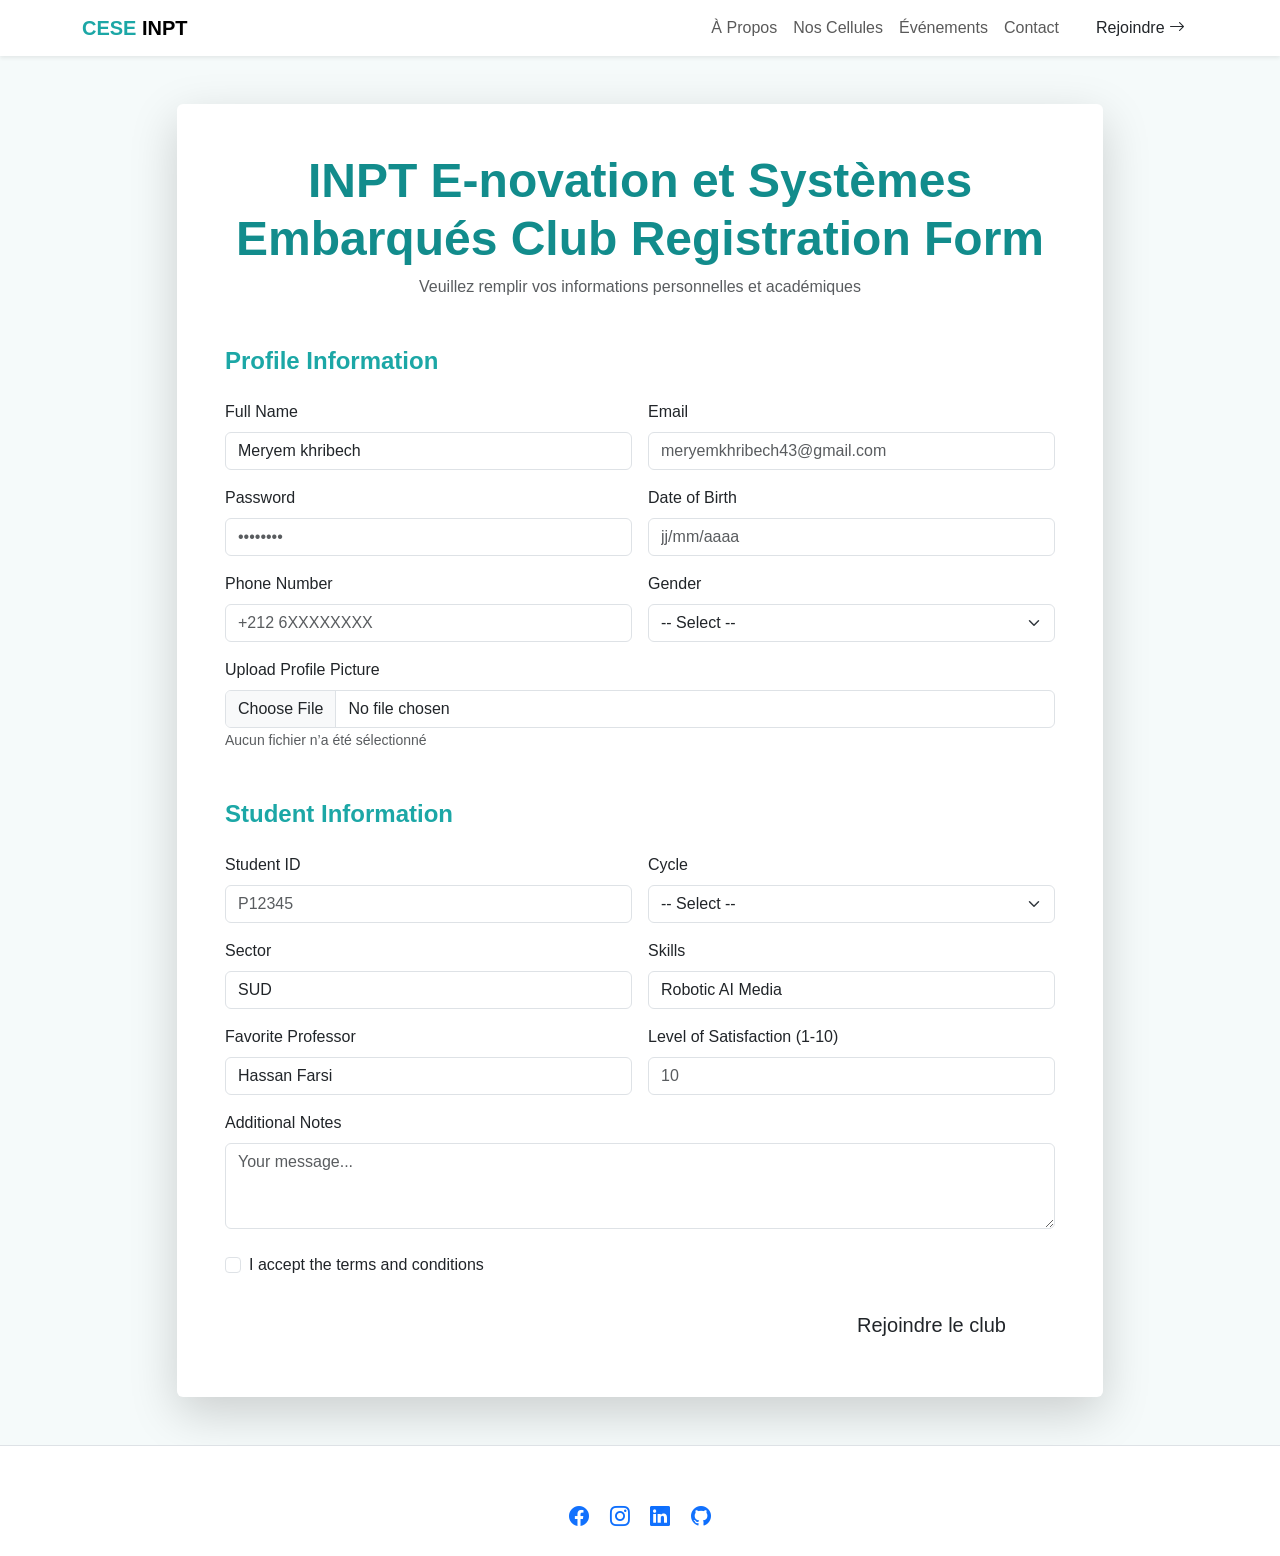
==== join.html @ b7c5785c "First upload" ====
<!DOCTYPE html>
<html lang="fr">
<head>
  <meta charset="UTF-8">
  <meta name="viewport" content="width=device-width, initial-scale=1.0">
  <title>Inscription - CESE Club</title>
  <!-- Bootstrap CSS -->
  <link href="https://cdn.jsdelivr.net/npm/bootstrap@5.3.2/dist/css/bootstrap.min.css" rel="stylesheet">
  <!-- Bootstrap Icons -->
  <link rel="stylesheet" href="https://cdn.jsdelivr.net/npm/bootstrap-icons@1.11.3/font/bootstrap-icons.min.css">
  <!-- Custom CSS -->
  <link rel="stylesheet" href="style.css">
</head>
<body>

  <!-- Navbar identique à index.html -->
  <nav class="navbar navbar-expand-lg navbar-light bg-white shadow-sm sticky-top">
    <div class="container">
      <a class="navbar-brand fw-bold" href="index.html">
        <span style="color: #1CA7A6;">CESE</span> INPT
      </a>
      <button class="navbar-toggler" type="button" data-bs-toggle="collapse" data-bs-target="#navbarNav" aria-controls="navbarNav" aria-expanded="false" aria-label="Toggle navigation">
        <span class="navbar-toggler-icon"></span>
      </button>
      <div class="collapse navbar-collapse" id="navbarNav">
        <ul class="navbar-nav ms-auto align-items-lg-center">
          <li class="nav-item"><a class="nav-link" href="index.html#apropos">À Propos</a></li>
          <li class="nav-item"><a class="nav-link" href="index.html#cellules">Nos Cellules</a></li>
          <li class="nav-item"><a class="nav-link" href="index.html#evenements">Événements</a></li>
          <li class="nav-item"><a class="nav-link" href="index.html#contact">Contact</a></li>
          <li class="nav-item ms-lg-3 mt-2 mt-lg-0">
            <a class="btn btn-turquoise" href="join.html">Rejoindre <i class="bi bi-arrow-right"></i></a>
          </li>
        </ul>
      </div>
    </div>
  </nav>

  <!-- Formulaire d'inscription (identique au précédent) -->
  <section class="py-5">
    <div class="container">
      <div class="row justify-content-center">
        <div class="col-lg-10">
          <div class="card border-0 shadow-lg p-4 p-md-5">
            <h1 class="display-5 fw-bold text-center mb-2" style="color: #128C8C;">INPT  E-novation et Systèmes Embarqués  Club Registration Form</h1>
            <p class="text-center text-muted mb-5">Veuillez remplir vos informations personnelles et académiques</p>

            <form>
              <!-- Profile Information -->
              <h4 class="fw-bold mb-4" style="color: #1CA7A6;">Profile Information</h4>
              <div class="row g-3 mb-4">
                <div class="col-md-6">
                  <label class="form-label">Full Name</label>
                  <input type="text" class="form-control" placeholder="Meryem khribech" value="Meryem khribech">
                </div>
                <div class="col-md-6">
                  <label class="form-label">Email</label>
                  <input type="email" class="form-control" placeholder="meryemkhribech43@gmail.com">
                </div>
                <div class="col-md-6">
                  <label class="form-label">Password</label>
                  <input type="password" class="form-control" placeholder="••••••••">
                </div>
                <div class="col-md-6">
                  <label class="form-label">Date of Birth</label>
                  <input type="text" class="form-control" placeholder="jj/mm/aaaa">
                </div>
                <div class="col-md-6">
                  <label class="form-label">Phone Number</label>
                  <input type="tel" class="form-control" placeholder="+212 6XXXXXXXX">
                </div>
                <div class="col-md-6">
                  <label class="form-label">Gender</label>
                  <select class="form-select">
                    <option selected>-- Select --</option>
                    <option>Homme</option>
                    <option>Femme</option>
                    <option>Autre</option>
                  </select>
                </div>
                <div class="col-12">
                  <label class="form-label">Upload Profile Picture</label>
                  <input type="file" class="form-control" accept="image/*">
                  <small class="text-muted">Aucun fichier n’a été sélectionné</small>
                </div>
              </div>

              <!-- Student Information -->
              <h4 class="fw-bold mb-4 mt-5" style="color: #1CA7A6;">Student Information</h4>
              <div class="row g-3 mb-4">
                <div class="col-md-6">
                  <label class="form-label">Student ID</label>
                  <input type="text" class="form-control" placeholder="P12345">
                </div>
                <div class="col-md-6">
                  <label class="form-label">Cycle</label>
                  <select class="form-select">
                    <option selected>-- Select --</option>
                    <option>Ingénieur</option>
                    <option>Master</option>
                    <option>Doctorat</option>
                  </select>
                </div>
                <div class="col-md-6">
                  <label class="form-label">Sector</label>
                  <input type="text" class="form-control" placeholder="SUD" value="SUD">
                </div>
                <div class="col-md-6">
                  <label class="form-label">Skills</label>
                  <input type="text" class="form-control" placeholder="Robotic, AI, Media, ..." value="Robotic AI Media">
                </div>
                <div class="col-md-6">
                  <label class="form-label">Favorite Professor</label>
                  <input type="text" class="form-control" placeholder="Hassan Farsi" value="Hassan Farsi">
                </div>
                <div class="col-md-6">
                  <label class="form-label">Level of Satisfaction (1-10)</label>
                  <input type="number" class="form-control" min="1" max="10" placeholder="10">
                </div>
                <div class="col-12">
                  <label class="form-label">Additional Notes</label>
                  <textarea class="form-control" rows="3" placeholder="Your message..."></textarea>
                </div>
              </div>

              <!-- Conditions -->
              <div class="form-check mb-4">
                <input class="form-check-input" type="checkbox" id="termsCheck">
                <label class="form-check-label" for="termsCheck">
                  I accept the terms and conditions
                </label>
              </div>

              <!-- Bouton de soumission -->
              <div class="d-grid gap-2 d-md-flex justify-content-md-end">
                <button type="submit" class="btn btn-turquoise btn-lg px-5">Rejoindre le club</button>
              </div>
            </form>
          </div>
        </div>
      </div>
    </div>
  </section>

  <!-- Footer identique -->
  <footer class="bg-white py-4 border-top">
    <div class="container text-center">
      <p class="mb-2">&copy; 2026 INPT - All rights reserved</p>
      <div class="social-links">
        <a href="#" class="text-turquoise me-3"><i class="bi bi-facebook fs-5"></i></a>
        <a href="#" class="text-turquoise me-3"><i class="bi bi-instagram fs-5"></i></a>
        <a href="#" class="text-turquoise me-3"><i class="bi bi-linkedin fs-5"></i></a>
        <a href="#" class="text-turquoise"><i class="bi bi-github fs-5"></i></a>
      </div>
    </div>
  </footer>

  <!-- Bootstrap JS -->
  <script src="https://cdn.jsdelivr.net/npm/bootstrap@5.3.2/dist/js/bootstrap.bundle.min.js"></script>
  <!-- Custom JS -->
  <script src="script.js"></script>
</body>
</html>
---- style.css ----
:root {
  --teal:      #2a8080;
  --teal-d:    #1d6363;
  --teal-l:    #3aa0a0;
  --teal-xl:   #60c0c0;
  --teal-p:    #b8e8e8;
  --teal-pp:   #e0f7f7;
  --bg:        #f5fafa;
  --bg2:       #edf7f7;
  --white:     #ffffff;
  --ink:       #0d2626;
  --ink2:      #1a4040;
  --muted:     #5a8888;
  --muted2:    #3d6868;
  --ai-c:      #2a8080;
  --rob-c:     #1d9e9e;
  --med-c:     #0e6b6b;
  --shadow:    0 4px 24px rgba(42,128,128,0.12);
  --shadow-h:  0 12px 48px rgba(42,128,128,0.22);
  --shadow-xl: 0 24px 80px rgba(42,128,128,0.18);
  --fh: 'Exo 2', sans-serif;
  --fb: 'Nunito', sans-serif;
  --fm: 'Fira Code', monospace;
  --r:  12px;
  --e:  0.3s cubic-bezier(.4,0,.2,1);
}

/* ── RESET ── */
*{box-sizing:border-box;margin:0;padding:0}
html{scroll-behavior:smooth}
body{background:var(--bg);color:var(--ink);font-family:var(--fb);overflow-x:hidden;cursor:none}
::selection{background:var(--teal-p);color:var(--teal-d)}
::-webkit-scrollbar{width:4px}
::-webkit-scrollbar-track{background:var(--bg)}
::-webkit-scrollbar-thumb{background:var(--teal);border-radius:4px}

/* ── CUSTOM CURSOR ── */
#cur{position:fixed;width:12px;height:12px;background:var(--teal);border-radius:50%;transform:translate(-50%,-50%);pointer-events:none;z-index:9999;transition:transform .12s,background .2s;box-shadow:0 0 0 3px rgba(42,128,128,0.2)}
#cur-r{position:fixed;width:36px;height:36px;border:2px solid var(--teal-p);border-radius:50%;transform:translate(-50%,-50%);pointer-events:none;z-index:9998;transition:all .18s ease}
@media(max-width:768px){body{cursor:auto}#cur,#cur-r{display:none}}

/* ── BLOBS ── */
.blob{position:fixed;border-radius:50%;filter:blur(80px);pointer-events:none;z-index:0;animation:blobFloat ease-in-out infinite}
.b1{width:500px;height:500px;background:var(--teal-pp);top:-150px;right:-100px;opacity:.7;animation-duration:16s}
.b2{width:400px;height:400px;background:#d4f0f0;bottom:-100px;left:-100px;opacity:.6;animation-duration:20s;animation-delay:-7s}
.b3{width:300px;height:300px;background:var(--teal-pp);top:40%;left:30%;opacity:.4;animation-duration:24s;animation-delay:-12s}
@keyframes blobFloat{0%,100%{transform:scale(1) translateY(0)}50%{transform:scale(1.08) translateY(-20px)}}

/* ── NAVBAR ── */
#nav{position:fixed;top:0;width:100%;z-index:1000;padding:.9rem 0;transition:var(--e);background:rgba(245,250,250,0.7);backdrop-filter:blur(20px);-webkit-backdrop-filter:blur(20px);border-bottom:1px solid rgba(42,128,128,0.1)}
#nav.scrolled{padding:.5rem 0;background:rgba(255,255,255,0.92);border-bottom-color:rgba(42,128,128,0.18);box-shadow:0 4px 30px rgba(42,128,128,0.08)}
.n-brand{font-family:var(--fh);font-size:1.75rem;font-weight:800;letter-spacing:4px;color:var(--ink);text-decoration:none;display:flex;align-items:center;gap:10px}
.n-brand .nav-logo{width:36px;height:36px;object-fit:contain;transition:var(--e)}
.n-brand:hover .nav-logo{transform:rotate(-8deg) scale(1.15)}
.n-link{font-family:var(--fm);font-size:.65rem;letter-spacing:1.5px;text-transform:uppercase;color:var(--muted);transition:var(--e);padding:.45rem .9rem;border-radius:8px;text-decoration:none}
.n-link:hover,.n-link.active{color:var(--teal);background:var(--teal-pp)}
.nav-cta{background:var(--teal);color:#fff!important;border-radius:100px;padding:.5rem 1.25rem!important;box-shadow:0 4px 16px rgba(42,128,128,0.3)}
.nav-cta:hover{background:var(--teal-d)!important;transform:translateY(-1px);box-shadow:0 6px 20px rgba(42,128,128,0.4)}
.navbar-toggler{border:1.5px solid rgba(42,128,128,0.3);border-radius:8px;padding:.4rem .6rem;background:transparent}
.nb-icon{display:block;width:22px;height:2px;background:var(--teal);border-radius:2px;margin:5px 0;transition:var(--e)}

/* ── HERO ── */
#hero{min-height:100vh;display:flex;align-items:center;padding:120px 0 80px;position:relative;z-index:1;overflow:hidden}
.hero-dots{position:absolute;inset:0;pointer-events:none;overflow:hidden}
.hero-dots::before{content:'';position:absolute;inset:0;background-image:radial-gradient(circle,rgba(42,128,128,0.12) 1.5px,transparent 1.5px);background-size:30px 30px;animation:dotsMove 15s linear infinite}
@keyframes dotsMove{0%{transform:translateY(0)}100%{transform:translateY(-30px)}}
#hero::before{content:'';position:absolute;top:-10%;right:-5%;width:55%;height:130%;background:linear-gradient(135deg,var(--teal-pp) 0%,var(--teal-p) 60%,transparent 100%);border-radius:0 0 0 60%;z-index:0;animation:stripPulse 6s ease-in-out infinite}
@keyframes stripPulse{0%,100%{opacity:.6;transform:scale(1)}50%{opacity:.85;transform:scale(1.01)}}

/* Hero background logo watermark */
.hero-bg-logo{position:absolute;right:-60px;top:50%;transform:translateY(-50%);width:600px;height:600px;object-fit:contain;opacity:0.06;pointer-events:none;z-index:0;animation:logoBgFloat 8s ease-in-out infinite}
@keyframes logoBgFloat{0%,100%{transform:translateY(-50%) scale(1)}50%{transform:translateY(-52%) scale(1.03)}}

.hero-content{position:relative;z-index:2}
.h-eyebrow{display:inline-flex;align-items:center;gap:8px;background:var(--white);border:1.5px solid var(--teal-p);border-radius:100px;padding:6px 16px;font-family:var(--fm);font-size:.62rem;letter-spacing:2px;color:var(--muted);margin-bottom:1.75rem;animation:popIn .6s .1s ease both;box-shadow:var(--shadow)}
.ey-dot{width:8px;height:8px;border-radius:50%;background:var(--teal);animation:ping 2s ease infinite}
@keyframes ping{0%{box-shadow:0 0 0 0 rgba(42,128,128,.5)}70%{box-shadow:0 0 0 8px transparent}100%{box-shadow:0 0 0 0 transparent}}
.h1{font-family:var(--fh);font-weight:900;line-height:.95;letter-spacing:-1px;margin-bottom:1.5rem}
.h1 .line-sm{display:block;font-size:clamp(1rem,3vw,1.5rem);font-weight:600;letter-spacing:6px;color:var(--muted);text-transform:uppercase;animation:slideR .7s .2s ease both}
.h1 .line-xl{display:block;font-size:clamp(3.5rem,9vw,8rem);color:var(--teal);animation:slideR .7s .35s ease both;text-shadow:0 4px 30px rgba(42,128,128,0.2)}
.h1 .line-md{display:block;font-size:clamp(1.6rem,4vw,3.2rem);color:var(--ink);animation:slideR .7s .5s ease both}
.h1 .line-out{display:block;font-size:clamp(1.6rem,4vw,3.2rem);-webkit-text-stroke:2px var(--teal-l);color:transparent;animation:slideR .7s .65s ease both}
.h-tag{font-family:var(--fm);font-size:.88rem;color:var(--muted2);margin-bottom:2rem;animation:slideR .7s .8s ease both;padding:12px 20px;background:var(--white);border-left:4px solid var(--teal);border-radius:0 var(--r) var(--r) 0;display:inline-block;box-shadow:var(--shadow)}
.h-pills{display:flex;gap:.6rem;flex-wrap:wrap;margin-bottom:2.25rem;animation:slideR .7s .95s ease both}
.pill{display:inline-flex;align-items:center;gap:6px;padding:8px 18px;border-radius:100px;font-family:var(--fm);font-size:.62rem;letter-spacing:1.5px;font-weight:500;border:1.5px solid;transition:var(--e);cursor:default}
.p-ai{background:var(--white);color:var(--teal);border-color:var(--teal-p);box-shadow:var(--shadow)}.p-ai:hover{background:var(--teal);color:#fff;border-color:var(--teal);transform:translateY(-2px);box-shadow:var(--shadow-h)}
.p-rob{background:var(--white);color:var(--teal-l);border-color:var(--teal-p);box-shadow:var(--shadow)}.p-rob:hover{background:var(--teal-l);color:#fff;transform:translateY(-2px);box-shadow:var(--shadow-h)}
.p-med{background:var(--white);color:var(--med-c);border-color:var(--teal-p);box-shadow:var(--shadow)}.p-med:hover{background:var(--med-c);color:#fff;transform:translateY(-2px);box-shadow:var(--shadow-h)}
.h-btns{display:flex;gap:1rem;flex-wrap:wrap;animation:slideR .7s 1.1s ease both}
.bt{display:inline-flex;align-items:center;gap:8px;padding:14px 30px;border-radius:100px;font-family:var(--fh);font-weight:700;font-size:.9rem;letter-spacing:1px;text-decoration:none;transition:var(--e);cursor:none;border:none}
.bt-main{background:var(--teal);color:#fff;box-shadow:0 6px 28px rgba(42,128,128,0.35),0 2px 8px rgba(42,128,128,0.2)}
.bt-main:hover{background:var(--teal-d);transform:translateY(-3px);box-shadow:0 12px 40px rgba(42,128,128,0.45);color:#fff}
.bt-main .bt-icon{width:28px;height:28px;background:rgba(255,255,255,0.2);border-radius:50%;display:flex;align-items:center;justify-content:center;font-size:.75rem;transition:transform .3s}
.bt-main:hover .bt-icon{transform:translateX(3px)}
.bt-sec{background:var(--white);color:var(--teal);border:2px solid var(--teal-p);box-shadow:var(--shadow)}
.bt-sec:hover{border-color:var(--teal);background:var(--teal-pp);transform:translateY(-3px);box-shadow:var(--shadow-h);color:var(--teal)}
.h-stats{display:flex;gap:0;margin-top:3rem;animation:slideR .7s 1.3s ease both;background:var(--white);border-radius:var(--r);padding:1.25rem;box-shadow:var(--shadow);border:1px solid rgba(42,128,128,0.1)}
.hstat{flex:1;text-align:center;padding:0 1rem;border-right:1px solid var(--teal-pp);display:flex;flex-direction:column;gap:.2rem}
.hstat:last-child{border-right:none}
.hstat-n{font-family:var(--fh);font-size:2rem;font-weight:900;color:var(--teal);line-height:1}
.hstat-l{font-family:var(--fm);font-size:.55rem;letter-spacing:2px;color:var(--muted);text-transform:uppercase}
.h-vis{position:relative;height:420px;animation:popIn 1s .4s ease both}
.hv-card{position:absolute;background:var(--white);border-radius:20px;padding:1.5rem;box-shadow:var(--shadow-xl);border:1px solid rgba(42,128,128,0.1);animation:cardFloat ease-in-out infinite}
.hv-c1{width:220px;top:20px;right:0;animation-duration:5s}
.hv-c2{width:200px;top:170px;right:50px;animation-duration:7s;animation-delay:-2s}
.hv-c3{width:190px;bottom:10px;right:20px;animation-duration:6s;animation-delay:-4s}
@keyframes cardFloat{0%,100%{transform:translateY(0) rotate(0deg)}50%{transform:translateY(-10px) rotate(.5deg)}}
.hvc-ico{width:44px;height:44px;border-radius:12px;display:flex;align-items:center;justify-content:center;font-size:1.2rem;margin-bottom:.75rem}
.ico-ai{background:linear-gradient(135deg,var(--teal-pp),var(--teal-p));color:var(--teal)}
.ico-rob{background:linear-gradient(135deg,#d4f0f0,var(--teal-p));color:var(--teal-l)}
.ico-med{background:linear-gradient(135deg,#c8e8e8,#a0d0d0);color:var(--med-c)}
.hvc-tag{font-family:var(--fm);font-size:.55rem;letter-spacing:2px;color:var(--muted);text-transform:uppercase;margin-bottom:.25rem}
.hvc-val{font-family:var(--fh);font-size:1.8rem;font-weight:900;color:var(--ink);line-height:1}
.hvc-sub{font-size:.72rem;color:var(--muted);margin-top:.2rem}
.hvc-bar{height:3px;background:var(--teal-pp);border-radius:2px;margin-top:.75rem;overflow:hidden}
.hvc-bar-fill{height:100%;border-radius:2px;background:linear-gradient(90deg,var(--teal),var(--teal-xl));animation:barPulse 2s ease-in-out infinite}
@keyframes barPulse{0%,100%{width:60%}50%{width:90%}}

/* ── SECTIONS ── */
section{position:relative;z-index:1}
.sp{padding:100px 0}
.sbg{background:var(--bg2)}
.sbg2{background:var(--white)}
.stag{font-family:var(--fm);font-size:.6rem;letter-spacing:3px;text-transform:uppercase;color:var(--teal);display:inline-flex;align-items:center;gap:8px;margin-bottom:.75rem}
.stag::before{content:'//';font-weight:700}
.shead{font-family:var(--fh);font-size:clamp(2.2rem,5.5vw,4.5rem);font-weight:900;line-height:.95;letter-spacing:-1px;color:var(--ink)}
.shead .hi{color:var(--teal)}
@keyframes slideR{from{opacity:0;transform:translateX(-24px)}to{opacity:1;transform:translateX(0)}}
@keyframes popIn{from{opacity:0;transform:scale(.9)}to{opacity:1;transform:scale(1)}}

/* ── ABOUT ── */
.about-grid{display:grid;grid-template-columns:1fr 1fr;gap:5rem;align-items:center}
@media(max-width:900px){.about-grid{grid-template-columns:1fr}}
.about-txt p{font-size:1rem;color:var(--muted2);line-height:1.85;margin-bottom:1rem}
.about-txt p:first-of-type{font-size:1.1rem;color:var(--ink2);font-weight:600}
.about-feats{display:flex;flex-direction:column;gap:.75rem;margin-top:2rem}
.feat{display:flex;align-items:center;gap:1rem;padding:1rem 1.25rem;background:var(--white);border-radius:var(--r);border:1px solid rgba(42,128,128,0.1);box-shadow:var(--shadow);transition:var(--e)}
.feat:hover{transform:translateX(6px);border-color:var(--teal-p);box-shadow:var(--shadow-h)}
.feat-ico{width:40px;height:40px;background:var(--teal-pp);border-radius:10px;display:flex;align-items:center;justify-content:center;color:var(--teal);font-size:1rem;flex-shrink:0}
.feat-txt h5{font-family:var(--fh);font-size:.85rem;font-weight:700;color:var(--ink);margin-bottom:2px}
.feat-txt p{font-size:.8rem;color:var(--muted);margin:0}
.astat-row{display:grid;grid-template-columns:repeat(3,1fr);gap:1rem;margin-top:2.5rem}
.astat{background:var(--white);border-radius:var(--r);padding:1.25rem;text-align:center;border:1px solid rgba(42,128,128,0.1);box-shadow:var(--shadow);transition:var(--e);position:relative;overflow:hidden}
.astat::before{content:'';position:absolute;bottom:0;left:0;right:0;height:3px;background:linear-gradient(90deg,var(--teal),var(--teal-xl))}
.astat:hover{transform:translateY(-4px);box-shadow:var(--shadow-h)}
.astat-n{font-family:var(--fh);font-size:2.8rem;font-weight:900;color:var(--teal);line-height:1}
.astat-l{font-family:var(--fm);font-size:.55rem;letter-spacing:2px;color:var(--muted);text-transform:uppercase;margin-top:.3rem}
.vgrid{display:grid;grid-template-columns:repeat(3,1fr);gap:.85rem}
.vgi{aspect-ratio:1;border-radius:16px;background:var(--white);border:1.5px solid rgba(42,128,128,0.1);display:flex;flex-direction:column;align-items:center;justify-content:center;gap:.4rem;font-size:1.5rem;transition:var(--e);box-shadow:var(--shadow)}
.vgi:hover{transform:scale(1.06) rotate(1deg);box-shadow:var(--shadow-h)}
.vgi span{font-family:var(--fm);font-size:.5rem;letter-spacing:2px;color:var(--muted);text-transform:uppercase}
.vgi-ai{border-color:var(--teal-p);background:var(--teal-pp);color:var(--teal)}
.vgi-rob{border-color:#b8e8e8;background:#d4f0f0;color:var(--teal-l)}
.vgi-med{border-color:#a8d8d8;background:#c4e8e8;color:var(--med-c)}
.vgi-star{background:var(--teal);border-color:var(--teal);color:#fff;box-shadow:0 8px 24px rgba(42,128,128,0.35)}

/* ── CELLULES ── */
.cell3{display:grid;grid-template-columns:repeat(3,1fr);gap:1.5rem}
@media(max-width:992px){.cell3{grid-template-columns:1fr}}
.cell{background:var(--white);border-radius:24px;padding:2.25rem;border:1.5px solid rgba(42,128,128,0.1);box-shadow:var(--shadow);transition:var(--e);display:flex;flex-direction:column;position:relative;overflow:hidden}
.cell::after{content:'';position:absolute;top:0;left:0;right:0;height:4px;border-radius:24px 24px 0 0}
.c-ai::after{background:linear-gradient(90deg,var(--teal-d),var(--teal-xl))}
.c-rob::after{background:linear-gradient(90deg,var(--teal-l),#88d0d0)}
.c-med::after{background:linear-gradient(90deg,var(--med-c),var(--teal))}
.cell:hover{transform:translateY(-10px);box-shadow:var(--shadow-xl);border-color:var(--teal-p)}
.cell-wm{position:absolute;bottom:-10px;right:10px;font-family:var(--fh);font-size:7rem;font-weight:900;color:rgba(42,128,128,0.05);line-height:1;pointer-events:none;user-select:none}
.cell-ico{width:64px;height:64px;border-radius:18px;display:flex;align-items:center;justify-content:center;font-size:1.6rem;margin-bottom:1.5rem;transition:var(--e)}
.cell:hover .cell-ico{transform:scale(1.1) rotate(-5deg)}
.c-ai .cell-ico{background:linear-gradient(135deg,var(--teal-pp),var(--teal-p));color:var(--teal);box-shadow:0 4px 16px rgba(42,128,128,0.2)}
.c-rob .cell-ico{background:linear-gradient(135deg,#d4f0f0,#a8d8d8);color:var(--teal-l);box-shadow:0 4px 16px rgba(42,128,128,0.15)}
.c-med .cell-ico{background:linear-gradient(135deg,#c4e4e4,#8ec8c8);color:var(--med-c);box-shadow:0 4px 16px rgba(14,107,107,0.2)}
.cell-num{font-family:var(--fm);font-size:.55rem;letter-spacing:3px;color:var(--muted);margin-bottom:.3rem}
.cell-name{font-family:var(--fh);font-size:1.8rem;font-weight:900;letter-spacing:2px;color:var(--ink);line-height:1;margin-bottom:.25rem}
.c-ai .cell-name{color:var(--teal)}
.c-rob .cell-name{color:var(--teal-l)}
.c-med .cell-name{color:var(--med-c)}
.cell-sub{font-family:var(--fm);font-size:.58rem;letter-spacing:2px;color:var(--muted);text-transform:uppercase;margin-bottom:1.25rem}
.cell-desc{font-size:.875rem;color:var(--muted2);line-height:1.8;margin-bottom:1.5rem;flex:1}
.cell-tags{display:flex;flex-wrap:wrap;gap:.4rem;margin-bottom:1.5rem}
.ctag{font-family:var(--fm);font-size:.58rem;padding:4px 10px;border-radius:100px;border:1.5px solid;transition:var(--e)}
.c-ai .ctag{color:var(--teal);border-color:var(--teal-p);background:var(--teal-pp)}.c-ai .ctag:hover{background:var(--teal);color:#fff;border-color:var(--teal)}
.c-rob .ctag{color:var(--teal-l);border-color:#b8e8e8;background:#d4f0f0}.c-rob .ctag:hover{background:var(--teal-l);color:#fff}
.c-med .ctag{color:var(--med-c);border-color:#a8d8d8;background:#c4e4e4}.c-med .ctag:hover{background:var(--med-c);color:#fff}
.cell-bar{height:4px;background:var(--teal-pp);border-radius:4px;overflow:hidden;margin-top:auto}
.cell-bar-fill{height:100%;width:0;border-radius:4px;transition:width 1.5s cubic-bezier(.4,0,.2,1)}
.c-ai .cell-bar-fill{background:linear-gradient(90deg,var(--teal-d),var(--teal-xl))}
.c-rob .cell-bar-fill{background:linear-gradient(90deg,var(--teal-l),#88d0d0)}
.c-med .cell-bar-fill{background:linear-gradient(90deg,var(--med-c),var(--teal))}
.bar-label{display:flex;justify-content:space-between;font-family:var(--fm);font-size:.58rem;color:var(--muted);margin-bottom:6px}

/* ── ACTIVITIES ── */
.act6{display:grid;grid-template-columns:repeat(3,1fr);gap:1.25rem}
@media(max-width:768px){.act6{grid-template-columns:1fr 1fr}}
@media(max-width:480px){.act6{grid-template-columns:1fr}}
.act{background:var(--white);border-radius:var(--r);padding:1.75rem;border:1.5px solid rgba(42,128,128,0.08);box-shadow:var(--shadow);transition:var(--e);position:relative;overflow:hidden;opacity:0;transform:translateY(20px)}
.act.in{opacity:1;transform:translateY(0)}
.act:hover{transform:translateY(-5px);box-shadow:var(--shadow-h);border-color:var(--teal-p)}
.act::before{content:'';position:absolute;top:0;left:0;bottom:0;width:3px;background:linear-gradient(to bottom,var(--teal),var(--teal-xl));border-radius:3px 0 0 3px;transform:scaleY(0);transition:transform .3s ease;transform-origin:bottom}
.act:hover::before{transform:scaleY(1)}
.act-n{font-family:var(--fm);font-size:.52rem;letter-spacing:2px;color:rgba(42,128,128,0.3);margin-bottom:.85rem}
.act-i{width:46px;height:46px;border-radius:12px;background:var(--teal-pp);display:flex;align-items:center;justify-content:center;color:var(--teal);font-size:1.2rem;margin-bottom:.85rem;transition:var(--e)}
.act:hover .act-i{background:var(--teal);color:#fff;transform:rotate(-8deg)}
.act h4{font-family:var(--fh);font-size:.95rem;font-weight:700;color:var(--ink);margin-bottom:.4rem}
.act p{font-size:.8rem;color:var(--muted2);line-height:1.65;margin:0}

/* ── EVENTS ── */
.ev-stack{display:flex;flex-direction:column;gap:1px}
.ev{display:grid;grid-template-columns:100px 1fr auto;gap:1.5rem;align-items:center;padding:1.5rem 1.75rem;background:var(--white);transition:var(--e);border-bottom:1px solid rgba(42,128,128,0.07)}
.ev:first-child{border-radius:var(--r) var(--r) 0 0}
.ev:last-child{border-radius:0 0 var(--r) var(--r);border-bottom:none}
.ev-wrap{border-radius:var(--r);overflow:hidden;box-shadow:var(--shadow);border:1px solid rgba(42,128,128,0.1)}
.ev:hover{background:var(--teal-pp)}
.ev-date{text-align:center;padding:.25rem .5rem;border-radius:10px;background:var(--teal-pp);border:1.5px solid var(--teal-p)}
.ev-d{font-family:var(--fh);font-size:2.2rem;font-weight:900;color:var(--teal);line-height:1}
.ev-m{font-family:var(--fm);font-size:.52rem;letter-spacing:2px;color:var(--muted);text-transform:uppercase}
.ev-title{font-family:var(--fh);font-weight:700;font-size:.95rem;color:var(--ink);margin-bottom:.35rem}
.ev-meta{display:flex;flex-wrap:wrap;gap:.75rem;font-family:var(--fm);font-size:.62rem;color:var(--muted)}
.ev-meta i{margin-right:4px;color:var(--teal)}
.ev-badge{font-family:var(--fm);font-size:.52rem;letter-spacing:2px;text-transform:uppercase;padding:5px 14px;border-radius:100px;white-space:nowrap;font-weight:500}
.ba{background:var(--teal-pp);color:var(--teal);border:1.5px solid var(--teal-p)}
.br{background:#d4f0f0;color:var(--teal-l);border:1.5px solid #b8e8e8}
.bm{background:#c4e4e4;color:var(--med-c);border:1.5px solid #a0d0d0}
.bl{background:var(--bg2);color:var(--muted);border:1.5px solid rgba(42,128,128,0.15)}
@media(max-width:600px){.ev{grid-template-columns:80px 1fr}.ev-badge{display:none}}

/* ── TEAM ── */
.tm4{display:grid;grid-template-columns:repeat(4,1fr);gap:1.5rem}
@media(max-width:900px){.tm4{grid-template-columns:repeat(2,1fr)}}
.tcard{background:var(--white);border-radius:20px;padding:2rem 1.5rem;text-align:center;border:1.5px solid rgba(42,128,128,0.1);box-shadow:var(--shadow);transition:var(--e);position:relative;overflow:hidden}
.tcard::before{content:'';position:absolute;top:0;left:0;right:0;bottom:0;background:linear-gradient(135deg,var(--teal-pp),transparent);opacity:0;transition:opacity .3s}
.tcard:hover::before{opacity:1}
.tcard:hover{transform:translateY(-8px);box-shadow:var(--shadow-xl);border-color:var(--teal-p)}
.tav{position:relative;display:inline-block;margin-bottom:1.25rem}
.tav-in{width:82px;height:82px;border-radius:50%;background:var(--teal-pp);border:2.5px solid var(--teal-p);display:flex;align-items:center;justify-content:center;font-size:2rem;color:var(--teal);margin:0 auto;transition:var(--e)}
.tcard:hover .tav-in{background:var(--teal);color:#fff;border-color:var(--teal)}
.tring{position:absolute;inset:-5px;border-radius:50%;border:2px dashed var(--teal-p);animation:rotateSlow 10s linear infinite;opacity:0;transition:opacity .3s}
.tcard:hover .tring{opacity:1}
@keyframes rotateSlow{from{transform:rotate(0)}to{transform:rotate(360deg)}}
.tname{font-family:var(--fh);font-weight:700;font-size:.95rem;color:var(--ink);margin-bottom:.25rem}
.trole{font-family:var(--fm);font-size:.58rem;letter-spacing:2px;text-transform:uppercase;margin-bottom:1rem}
.tr-dir{color:var(--muted)}.tr-ai{color:var(--teal)}.tr-rob{color:var(--teal-l)}.tr-med{color:var(--med-c)}
.tlinks{display:flex;justify-content:center;gap:.5rem}
.tlinks a{width:30px;height:30px;border-radius:8px;background:var(--teal-pp);border:1.5px solid var(--teal-p);display:flex;align-items:center;justify-content:center;font-size:.75rem;color:var(--teal);text-decoration:none;transition:var(--e)}
.tlinks a:hover{background:var(--teal);color:#fff;border-color:var(--teal)}

/* ── CONTACT ── */
.ct-grid{display:grid;grid-template-columns:1fr 1.5fr;gap:4rem;align-items:start}
@media(max-width:900px){.ct-grid{grid-template-columns:1fr}}
.ct-info p{font-size:1rem;color:var(--muted2);line-height:1.75;margin-bottom:2rem}
.ct-items{display:flex;flex-direction:column;gap:.75rem}
.cti{display:flex;align-items:center;gap:.9rem;padding:.9rem 1.1rem;background:var(--white);border-radius:var(--r);border:1.5px solid rgba(42,128,128,0.1);font-size:.82rem;color:var(--muted2);transition:var(--e);box-shadow:var(--shadow)}
.cti:hover{border-color:var(--teal-p);background:var(--teal-pp);color:var(--ink);transform:translateX(4px)}
.cti i{width:20px;text-align:center;color:var(--teal)}
.cti.ci-ai i{color:var(--teal)}.cti.ci-rob i{color:var(--teal-l)}.cti.ci-med i{color:var(--med-c)}
.ff{margin-bottom:1.1rem}
.ff label{display:block;font-family:var(--fm);font-size:.58rem;letter-spacing:2px;text-transform:uppercase;color:var(--muted);margin-bottom:6px;font-weight:500}
.fi{width:100%;background:var(--white);border:1.5px solid rgba(42,128,128,0.15);border-radius:var(--r);padding:12px 16px;color:var(--ink);font-family:var(--fb);font-size:.9rem;outline:none;transition:var(--e)}
.fi:focus{border-color:var(--teal);box-shadow:0 0 0 4px rgba(42,128,128,0.1);background:var(--white)}
.fi::placeholder{color:rgba(90,136,136,0.5)}
.fi option{color:var(--ink)}
.r2{display:grid;grid-template-columns:1fr 1fr;gap:1rem}
@media(max-width:480px){.r2{grid-template-columns:1fr}}
.btn-send{width:100%;padding:14px;background:var(--teal);color:#fff;border:none;border-radius:var(--r);font-family:var(--fh);font-weight:700;font-size:.95rem;letter-spacing:1px;cursor:none;transition:var(--e);box-shadow:0 6px 24px rgba(42,128,128,0.3);display:flex;align-items:center;justify-content:center;gap:10px}
.btn-send:hover{background:var(--teal-d);transform:translateY(-2px);box-shadow:0 10px 36px rgba(42,128,128,0.4)}
.btn-send .send-ic{width:32px;height:32px;background:rgba(255,255,255,0.2);border-radius:50%;display:flex;align-items:center;justify-content:center;font-size:.8rem;transition:transform .3s}
.btn-send:hover .send-ic{transform:translateX(4px) rotate(15deg)}

/* ── FOOTER ── */
footer{background:var(--ink);color:rgba(255,255,255,0.7);padding:3rem 0 1.5rem;position:relative;z-index:1;overflow:hidden}
footer::before{content:'CESE';position:absolute;font-family:var(--fh);font-size:18rem;font-weight:900;color:rgba(255,255,255,0.02);bottom:-40px;right:-20px;line-height:1;pointer-events:none;user-select:none}
.ft-top{display:flex;justify-content:space-between;align-items:center;flex-wrap:wrap;gap:1.5rem;padding-bottom:2rem;border-bottom:1px solid rgba(255,255,255,0.08);margin-bottom:1.5rem}
.ft-brand{font-family:var(--fh);font-size:2.2rem;font-weight:900;letter-spacing:5px;color:#fff}
.ft-brand span{color:var(--teal-xl)}
.ft-desc{font-family:var(--fm);font-size:.58rem;letter-spacing:2px;color:rgba(255,255,255,0.35);margin-top:.25rem}
.ft-nav{display:flex;flex-wrap:wrap;gap:.5rem 1.5rem}
.ft-nav a{font-family:var(--fm);font-size:.6rem;letter-spacing:2px;text-transform:uppercase;color:rgba(255,255,255,0.45);text-decoration:none;transition:var(--e)}.ft-nav a:hover{color:var(--teal-xl)}
.ft-cells{display:flex;gap:1rem;margin-top:1.5rem}
.ft-cell{display:flex;align-items:center;gap:.5rem;font-family:var(--fm);font-size:.6rem;letter-spacing:1.5px;padding:5px 14px;border-radius:100px;border:1px solid rgba(255,255,255,0.12);color:rgba(255,255,255,0.5);transition:var(--e)}
.ft-cell:hover{border-color:var(--teal-xl);color:var(--teal-xl)}
.ft-copy{font-family:var(--fm);font-size:.6rem;color:rgba(255,255,255,0.25);text-align:center;letter-spacing:1px}

/* ── TOAST ── */
.toast-t{position:fixed;bottom:2rem;right:2rem;background:var(--white);border:2px solid var(--teal-p);border-radius:var(--r);padding:1rem 1.5rem;font-family:var(--fm);font-size:.75rem;color:var(--teal-d);z-index:9999;transform:translateY(70px);opacity:0;transition:all .4s cubic-bezier(.4,0,.2,1);box-shadow:var(--shadow-xl)}
.toast-t.show{transform:translateY(0);opacity:1}

/* ── SCROLL REVEAL ── */
.rv{opacity:0;transform:translateY(32px);transition:opacity .75s ease,transform .75s ease}
.rv.in{opacity:1;transform:translateY(0)}
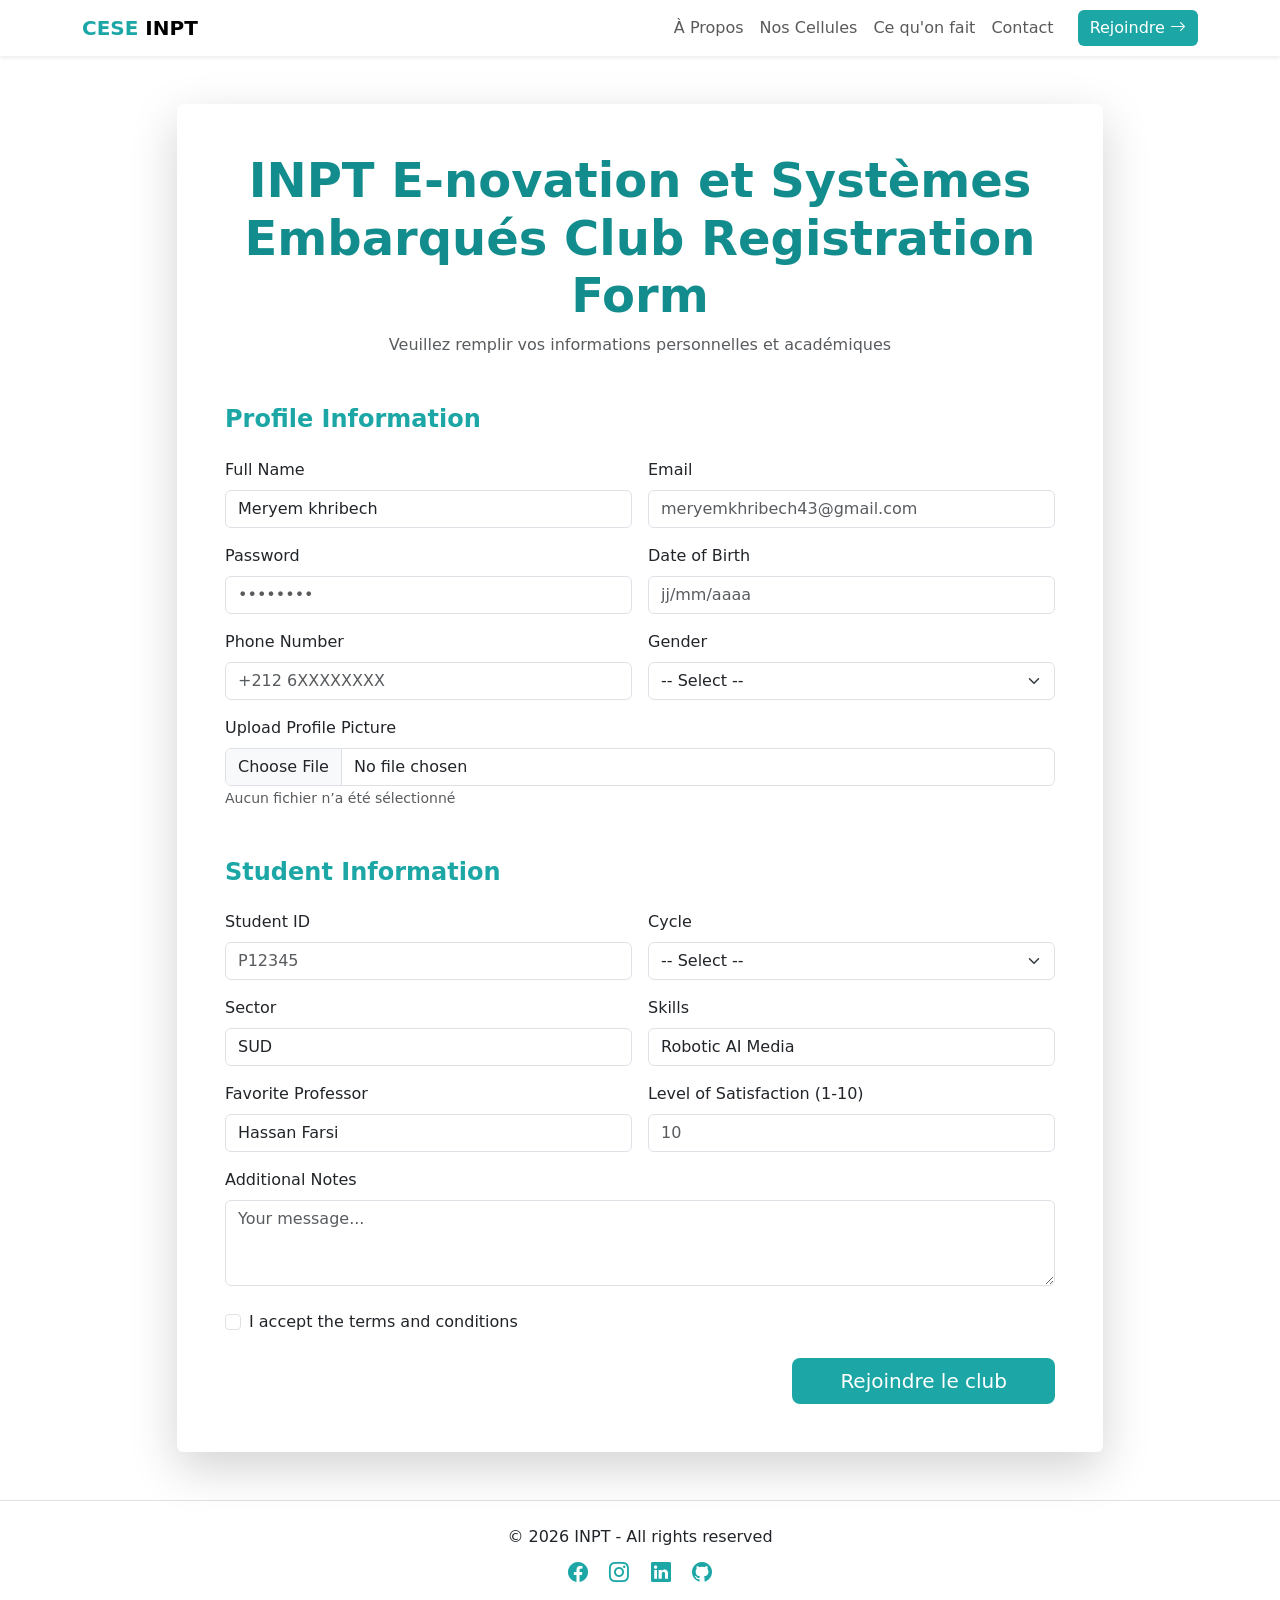
==== commit d136a704: "First upload" ====
--- a/join.html
+++ b/join.html
@@ -26,7 +26,7 @@
         <ul class="navbar-nav ms-auto align-items-lg-center">
           <li class="nav-item"><a class="nav-link" href="index.html#apropos">À Propos</a></li>
           <li class="nav-item"><a class="nav-link" href="index.html#cellules">Nos Cellules</a></li>
-          <li class="nav-item"><a class="nav-link" href="index.html#evenements">Événements</a></li>
+          <li class="nav-item"><a class="nav-link" href="index.html#cequonfait">Ce qu'on fait</a></li>
           <li class="nav-item"><a class="nav-link" href="index.html#contact">Contact</a></li>
           <li class="nav-item ms-lg-3 mt-2 mt-lg-0">
             <a class="btn btn-turquoise" href="join.html">Rejoindre <i class="bi bi-arrow-right"></i></a>
--- a/style.css
+++ b/style.css
@@ -1,288 +1,113 @@
+/* Couleurs principales */
 :root {
-  --teal:      #2a8080;
-  --teal-d:    #1d6363;
-  --teal-l:    #3aa0a0;
-  --teal-xl:   #60c0c0;
-  --teal-p:    #b8e8e8;
-  --teal-pp:   #e0f7f7;
-  --bg:        #f5fafa;
-  --bg2:       #edf7f7;
-  --white:     #ffffff;
-  --ink:       #0d2626;
-  --ink2:      #1a4040;
-  --muted:     #5a8888;
-  --muted2:    #3d6868;
-  --ai-c:      #2a8080;
-  --rob-c:     #1d9e9e;
-  --med-c:     #0e6b6b;
-  --shadow:    0 4px 24px rgba(42,128,128,0.12);
-  --shadow-h:  0 12px 48px rgba(42,128,128,0.22);
-  --shadow-xl: 0 24px 80px rgba(42,128,128,0.18);
-  --fh: 'Exo 2', sans-serif;
-  --fb: 'Nunito', sans-serif;
-  --fm: 'Fira Code', monospace;
-  --r:  12px;
-  --e:  0.3s cubic-bezier(.4,0,.2,1);
+  --turquoise: #1CA7A6;
+  --turquoise-fonce: #128C8C;
+  --gris-clair: #f1f3f5;
+  --blanc: #ffffff;
 }
 
-/* ── RESET ── */
-*{box-sizing:border-box;margin:0;padding:0}
-html{scroll-behavior:smooth}
-body{background:var(--bg);color:var(--ink);font-family:var(--fb);overflow-x:hidden;cursor:none}
-::selection{background:var(--teal-p);color:var(--teal-d)}
-::-webkit-scrollbar{width:4px}
-::-webkit-scrollbar-track{background:var(--bg)}
-::-webkit-scrollbar-thumb{background:var(--teal);border-radius:4px}
+/* Boutons personnalisés */
+.btn-turquoise {
+  background-color: var(--turquoise);
+  color: white;
+  border: none;
+  transition: background-color 0.3s, transform 0.2s;
+}
 
-/* ── CUSTOM CURSOR ── */
-#cur{position:fixed;width:12px;height:12px;background:var(--teal);border-radius:50%;transform:translate(-50%,-50%);pointer-events:none;z-index:9999;transition:transform .12s,background .2s;box-shadow:0 0 0 3px rgba(42,128,128,0.2)}
-#cur-r{position:fixed;width:36px;height:36px;border:2px solid var(--teal-p);border-radius:50%;transform:translate(-50%,-50%);pointer-events:none;z-index:9998;transition:all .18s ease}
-@media(max-width:768px){body{cursor:auto}#cur,#cur-r{display:none}}
+.btn-turquoise:hover {
+  background-color: var(--turquoise-fonce);
+  color: white;
+  transform: translateY(-2px);
+  box-shadow: 0 4px 10px rgba(18, 140, 140, 0.3);
+}
 
-/* ── BLOBS ── */
-.blob{position:fixed;border-radius:50%;filter:blur(80px);pointer-events:none;z-index:0;animation:blobFloat ease-in-out infinite}
-.b1{width:500px;height:500px;background:var(--teal-pp);top:-150px;right:-100px;opacity:.7;animation-duration:16s}
-.b2{width:400px;height:400px;background:#d4f0f0;bottom:-100px;left:-100px;opacity:.6;animation-duration:20s;animation-delay:-7s}
-.b3{width:300px;height:300px;background:var(--teal-pp);top:40%;left:30%;opacity:.4;animation-duration:24s;animation-delay:-12s}
-@keyframes blobFloat{0%,100%{transform:scale(1) translateY(0)}50%{transform:scale(1.08) translateY(-20px)}}
+.btn-outline-turquoise {
+  border: 2px solid var(--turquoise);
+  color: var(--turquoise);
+  background: transparent;
+  transition: all 0.3s;
+}
 
-/* ── NAVBAR ── */
-#nav{position:fixed;top:0;width:100%;z-index:1000;padding:.9rem 0;transition:var(--e);background:rgba(245,250,250,0.7);backdrop-filter:blur(20px);-webkit-backdrop-filter:blur(20px);border-bottom:1px solid rgba(42,128,128,0.1)}
-#nav.scrolled{padding:.5rem 0;background:rgba(255,255,255,0.92);border-bottom-color:rgba(42,128,128,0.18);box-shadow:0 4px 30px rgba(42,128,128,0.08)}
-.n-brand{font-family:var(--fh);font-size:1.75rem;font-weight:800;letter-spacing:4px;color:var(--ink);text-decoration:none;display:flex;align-items:center;gap:10px}
-.n-brand .nav-logo{width:36px;height:36px;object-fit:contain;transition:var(--e)}
-.n-brand:hover .nav-logo{transform:rotate(-8deg) scale(1.15)}
-.n-link{font-family:var(--fm);font-size:.65rem;letter-spacing:1.5px;text-transform:uppercase;color:var(--muted);transition:var(--e);padding:.45rem .9rem;border-radius:8px;text-decoration:none}
-.n-link:hover,.n-link.active{color:var(--teal);background:var(--teal-pp)}
-.nav-cta{background:var(--teal);color:#fff!important;border-radius:100px;padding:.5rem 1.25rem!important;box-shadow:0 4px 16px rgba(42,128,128,0.3)}
-.nav-cta:hover{background:var(--teal-d)!important;transform:translateY(-1px);box-shadow:0 6px 20px rgba(42,128,128,0.4)}
-.navbar-toggler{border:1.5px solid rgba(42,128,128,0.3);border-radius:8px;padding:.4rem .6rem;background:transparent}
-.nb-icon{display:block;width:22px;height:2px;background:var(--teal);border-radius:2px;margin:5px 0;transition:var(--e)}
+.btn-outline-turquoise:hover {
+  background-color: var(--turquoise);
+  color: white;
+  border-color: var(--turquoise);
+}
 
-/* ── HERO ── */
-#hero{min-height:100vh;display:flex;align-items:center;padding:120px 0 80px;position:relative;z-index:1;overflow:hidden}
-.hero-dots{position:absolute;inset:0;pointer-events:none;overflow:hidden}
-.hero-dots::before{content:'';position:absolute;inset:0;background-image:radial-gradient(circle,rgba(42,128,128,0.12) 1.5px,transparent 1.5px);background-size:30px 30px;animation:dotsMove 15s linear infinite}
-@keyframes dotsMove{0%{transform:translateY(0)}100%{transform:translateY(-30px)}}
-#hero::before{content:'';position:absolute;top:-10%;right:-5%;width:55%;height:130%;background:linear-gradient(135deg,var(--teal-pp) 0%,var(--teal-p) 60%,transparent 100%);border-radius:0 0 0 60%;z-index:0;animation:stripPulse 6s ease-in-out infinite}
-@keyframes stripPulse{0%,100%{opacity:.6;transform:scale(1)}50%{opacity:.85;transform:scale(1.01)}}
+/* Cartes avec effet au survol */
+.hover-card {
+  transition: transform 0.3s, box-shadow 0.3s;
+}
 
-/* Hero background logo watermark */
-.hero-bg-logo{position:absolute;right:-60px;top:50%;transform:translateY(-50%);width:600px;height:600px;object-fit:contain;opacity:0.06;pointer-events:none;z-index:0;animation:logoBgFloat 8s ease-in-out infinite}
-@keyframes logoBgFloat{0%,100%{transform:translateY(-50%) scale(1)}50%{transform:translateY(-52%) scale(1.03)}}
+.hover-card:hover {
+  transform: translateY(-10px);
+  box-shadow: 0 15px 30px rgba(0,0,0,0.1) !important;
+}
 
-.hero-content{position:relative;z-index:2}
-.h-eyebrow{display:inline-flex;align-items:center;gap:8px;background:var(--white);border:1.5px solid var(--teal-p);border-radius:100px;padding:6px 16px;font-family:var(--fm);font-size:.62rem;letter-spacing:2px;color:var(--muted);margin-bottom:1.75rem;animation:popIn .6s .1s ease both;box-shadow:var(--shadow)}
-.ey-dot{width:8px;height:8px;border-radius:50%;background:var(--teal);animation:ping 2s ease infinite}
-@keyframes ping{0%{box-shadow:0 0 0 0 rgba(42,128,128,.5)}70%{box-shadow:0 0 0 8px transparent}100%{box-shadow:0 0 0 0 transparent}}
-.h1{font-family:var(--fh);font-weight:900;line-height:.95;letter-spacing:-1px;margin-bottom:1.5rem}
-.h1 .line-sm{display:block;font-size:clamp(1rem,3vw,1.5rem);font-weight:600;letter-spacing:6px;color:var(--muted);text-transform:uppercase;animation:slideR .7s .2s ease both}
-.h1 .line-xl{display:block;font-size:clamp(3.5rem,9vw,8rem);color:var(--teal);animation:slideR .7s .35s ease both;text-shadow:0 4px 30px rgba(42,128,128,0.2)}
-.h1 .line-md{display:block;font-size:clamp(1.6rem,4vw,3.2rem);color:var(--ink);animation:slideR .7s .5s ease both}
-.h1 .line-out{display:block;font-size:clamp(1.6rem,4vw,3.2rem);-webkit-text-stroke:2px var(--teal-l);color:transparent;animation:slideR .7s .65s ease both}
-.h-tag{font-family:var(--fm);font-size:.88rem;color:var(--muted2);margin-bottom:2rem;animation:slideR .7s .8s ease both;padding:12px 20px;background:var(--white);border-left:4px solid var(--teal);border-radius:0 var(--r) var(--r) 0;display:inline-block;box-shadow:var(--shadow)}
-.h-pills{display:flex;gap:.6rem;flex-wrap:wrap;margin-bottom:2.25rem;animation:slideR .7s .95s ease both}
-.pill{display:inline-flex;align-items:center;gap:6px;padding:8px 18px;border-radius:100px;font-family:var(--fm);font-size:.62rem;letter-spacing:1.5px;font-weight:500;border:1.5px solid;transition:var(--e);cursor:default}
-.p-ai{background:var(--white);color:var(--teal);border-color:var(--teal-p);box-shadow:var(--shadow)}.p-ai:hover{background:var(--teal);color:#fff;border-color:var(--teal);transform:translateY(-2px);box-shadow:var(--shadow-h)}
-.p-rob{background:var(--white);color:var(--teal-l);border-color:var(--teal-p);box-shadow:var(--shadow)}.p-rob:hover{background:var(--teal-l);color:#fff;transform:translateY(-2px);box-shadow:var(--shadow-h)}
-.p-med{background:var(--white);color:var(--med-c);border-color:var(--teal-p);box-shadow:var(--shadow)}.p-med:hover{background:var(--med-c);color:#fff;transform:translateY(-2px);box-shadow:var(--shadow-h)}
-.h-btns{display:flex;gap:1rem;flex-wrap:wrap;animation:slideR .7s 1.1s ease both}
-.bt{display:inline-flex;align-items:center;gap:8px;padding:14px 30px;border-radius:100px;font-family:var(--fh);font-weight:700;font-size:.9rem;letter-spacing:1px;text-decoration:none;transition:var(--e);cursor:none;border:none}
-.bt-main{background:var(--teal);color:#fff;box-shadow:0 6px 28px rgba(42,128,128,0.35),0 2px 8px rgba(42,128,128,0.2)}
-.bt-main:hover{background:var(--teal-d);transform:translateY(-3px);box-shadow:0 12px 40px rgba(42,128,128,0.45);color:#fff}
-.bt-main .bt-icon{width:28px;height:28px;background:rgba(255,255,255,0.2);border-radius:50%;display:flex;align-items:center;justify-content:center;font-size:.75rem;transition:transform .3s}
-.bt-main:hover .bt-icon{transform:translateX(3px)}
-.bt-sec{background:var(--white);color:var(--teal);border:2px solid var(--teal-p);box-shadow:var(--shadow)}
-.bt-sec:hover{border-color:var(--teal);background:var(--teal-pp);transform:translateY(-3px);box-shadow:var(--shadow-h);color:var(--teal)}
-.h-stats{display:flex;gap:0;margin-top:3rem;animation:slideR .7s 1.3s ease both;background:var(--white);border-radius:var(--r);padding:1.25rem;box-shadow:var(--shadow);border:1px solid rgba(42,128,128,0.1)}
-.hstat{flex:1;text-align:center;padding:0 1rem;border-right:1px solid var(--teal-pp);display:flex;flex-direction:column;gap:.2rem}
-.hstat:last-child{border-right:none}
-.hstat-n{font-family:var(--fh);font-size:2rem;font-weight:900;color:var(--teal);line-height:1}
-.hstat-l{font-family:var(--fm);font-size:.55rem;letter-spacing:2px;color:var(--muted);text-transform:uppercase}
-.h-vis{position:relative;height:420px;animation:popIn 1s .4s ease both}
-.hv-card{position:absolute;background:var(--white);border-radius:20px;padding:1.5rem;box-shadow:var(--shadow-xl);border:1px solid rgba(42,128,128,0.1);animation:cardFloat ease-in-out infinite}
-.hv-c1{width:220px;top:20px;right:0;animation-duration:5s}
-.hv-c2{width:200px;top:170px;right:50px;animation-duration:7s;animation-delay:-2s}
-.hv-c3{width:190px;bottom:10px;right:20px;animation-duration:6s;animation-delay:-4s}
-@keyframes cardFloat{0%,100%{transform:translateY(0) rotate(0deg)}50%{transform:translateY(-10px) rotate(.5deg)}}
-.hvc-ico{width:44px;height:44px;border-radius:12px;display:flex;align-items:center;justify-content:center;font-size:1.2rem;margin-bottom:.75rem}
-.ico-ai{background:linear-gradient(135deg,var(--teal-pp),var(--teal-p));color:var(--teal)}
-.ico-rob{background:linear-gradient(135deg,#d4f0f0,var(--teal-p));color:var(--teal-l)}
-.ico-med{background:linear-gradient(135deg,#c8e8e8,#a0d0d0);color:var(--med-c)}
-.hvc-tag{font-family:var(--fm);font-size:.55rem;letter-spacing:2px;color:var(--muted);text-transform:uppercase;margin-bottom:.25rem}
-.hvc-val{font-family:var(--fh);font-size:1.8rem;font-weight:900;color:var(--ink);line-height:1}
-.hvc-sub{font-size:.72rem;color:var(--muted);margin-top:.2rem}
-.hvc-bar{height:3px;background:var(--teal-pp);border-radius:2px;margin-top:.75rem;overflow:hidden}
-.hvc-bar-fill{height:100%;border-radius:2px;background:linear-gradient(90deg,var(--teal),var(--teal-xl));animation:barPulse 2s ease-in-out infinite}
-@keyframes barPulse{0%,100%{width:60%}50%{width:90%}}
+/* Badge turquoise */
+.bg-turquoise {
+  background-color: var(--turquoise) !important;
+  color: white;
+}
 
-/* ── SECTIONS ── */
-section{position:relative;z-index:1}
-.sp{padding:100px 0}
-.sbg{background:var(--bg2)}
-.sbg2{background:var(--white)}
-.stag{font-family:var(--fm);font-size:.6rem;letter-spacing:3px;text-transform:uppercase;color:var(--teal);display:inline-flex;align-items:center;gap:8px;margin-bottom:.75rem}
-.stag::before{content:'//';font-weight:700}
-.shead{font-family:var(--fh);font-size:clamp(2.2rem,5.5vw,4.5rem);font-weight:900;line-height:.95;letter-spacing:-1px;color:var(--ink)}
-.shead .hi{color:var(--teal)}
-@keyframes slideR{from{opacity:0;transform:translateX(-24px)}to{opacity:1;transform:translateX(0)}}
-@keyframes popIn{from{opacity:0;transform:scale(.9)}to{opacity:1;transform:scale(1)}}
+/* Progress bar turquoise */
+.progress-bar.bg-turquoise {
+  background-color: var(--turquoise) !important;
+}
 
-/* ── ABOUT ── */
-.about-grid{display:grid;grid-template-columns:1fr 1fr;gap:5rem;align-items:center}
-@media(max-width:900px){.about-grid{grid-template-columns:1fr}}
-.about-txt p{font-size:1rem;color:var(--muted2);line-height:1.85;margin-bottom:1rem}
-.about-txt p:first-of-type{font-size:1.1rem;color:var(--ink2);font-weight:600}
-.about-feats{display:flex;flex-direction:column;gap:.75rem;margin-top:2rem}
-.feat{display:flex;align-items:center;gap:1rem;padding:1rem 1.25rem;background:var(--white);border-radius:var(--r);border:1px solid rgba(42,128,128,0.1);box-shadow:var(--shadow);transition:var(--e)}
-.feat:hover{transform:translateX(6px);border-color:var(--teal-p);box-shadow:var(--shadow-h)}
-.feat-ico{width:40px;height:40px;background:var(--teal-pp);border-radius:10px;display:flex;align-items:center;justify-content:center;color:var(--teal);font-size:1rem;flex-shrink:0}
-.feat-txt h5{font-family:var(--fh);font-size:.85rem;font-weight:700;color:var(--ink);margin-bottom:2px}
-.feat-txt p{font-size:.8rem;color:var(--muted);margin:0}
-.astat-row{display:grid;grid-template-columns:repeat(3,1fr);gap:1rem;margin-top:2.5rem}
-.astat{background:var(--white);border-radius:var(--r);padding:1.25rem;text-align:center;border:1px solid rgba(42,128,128,0.1);box-shadow:var(--shadow);transition:var(--e);position:relative;overflow:hidden}
-.astat::before{content:'';position:absolute;bottom:0;left:0;right:0;height:3px;background:linear-gradient(90deg,var(--teal),var(--teal-xl))}
-.astat:hover{transform:translateY(-4px);box-shadow:var(--shadow-h)}
-.astat-n{font-family:var(--fh);font-size:2.8rem;font-weight:900;color:var(--teal);line-height:1}
-.astat-l{font-family:var(--fm);font-size:.55rem;letter-spacing:2px;color:var(--muted);text-transform:uppercase;margin-top:.3rem}
-.vgrid{display:grid;grid-template-columns:repeat(3,1fr);gap:.85rem}
-.vgi{aspect-ratio:1;border-radius:16px;background:var(--white);border:1.5px solid rgba(42,128,128,0.1);display:flex;flex-direction:column;align-items:center;justify-content:center;gap:.4rem;font-size:1.5rem;transition:var(--e);box-shadow:var(--shadow)}
-.vgi:hover{transform:scale(1.06) rotate(1deg);box-shadow:var(--shadow-h)}
-.vgi span{font-family:var(--fm);font-size:.5rem;letter-spacing:2px;color:var(--muted);text-transform:uppercase}
-.vgi-ai{border-color:var(--teal-p);background:var(--teal-pp);color:var(--teal)}
-.vgi-rob{border-color:#b8e8e8;background:#d4f0f0;color:var(--teal-l)}
-.vgi-med{border-color:#a8d8d8;background:#c4e8e8;color:var(--med-c)}
-.vgi-star{background:var(--teal);border-color:var(--teal);color:#fff;box-shadow:0 8px 24px rgba(42,128,128,0.35)}
+/* Arrière-plans turquoise */
+.bg-turquoise-light {
+  background-color: var(--turquoise);
+}
 
-/* ── CELLULES ── */
-.cell3{display:grid;grid-template-columns:repeat(3,1fr);gap:1.5rem}
-@media(max-width:992px){.cell3{grid-template-columns:1fr}}
-.cell{background:var(--white);border-radius:24px;padding:2.25rem;border:1.5px solid rgba(42,128,128,0.1);box-shadow:var(--shadow);transition:var(--e);display:flex;flex-direction:column;position:relative;overflow:hidden}
-.cell::after{content:'';position:absolute;top:0;left:0;right:0;height:4px;border-radius:24px 24px 0 0}
-.c-ai::after{background:linear-gradient(90deg,var(--teal-d),var(--teal-xl))}
-.c-rob::after{background:linear-gradient(90deg,var(--teal-l),#88d0d0)}
-.c-med::after{background:linear-gradient(90deg,var(--med-c),var(--teal))}
-.cell:hover{transform:translateY(-10px);box-shadow:var(--shadow-xl);border-color:var(--teal-p)}
-.cell-wm{position:absolute;bottom:-10px;right:10px;font-family:var(--fh);font-size:7rem;font-weight:900;color:rgba(42,128,128,0.05);line-height:1;pointer-events:none;user-select:none}
-.cell-ico{width:64px;height:64px;border-radius:18px;display:flex;align-items:center;justify-content:center;font-size:1.6rem;margin-bottom:1.5rem;transition:var(--e)}
-.cell:hover .cell-ico{transform:scale(1.1) rotate(-5deg)}
-.c-ai .cell-ico{background:linear-gradient(135deg,var(--teal-pp),var(--teal-p));color:var(--teal);box-shadow:0 4px 16px rgba(42,128,128,0.2)}
-.c-rob .cell-ico{background:linear-gradient(135deg,#d4f0f0,#a8d8d8);color:var(--teal-l);box-shadow:0 4px 16px rgba(42,128,128,0.15)}
-.c-med .cell-ico{background:linear-gradient(135deg,#c4e4e4,#8ec8c8);color:var(--med-c);box-shadow:0 4px 16px rgba(14,107,107,0.2)}
-.cell-num{font-family:var(--fm);font-size:.55rem;letter-spacing:3px;color:var(--muted);margin-bottom:.3rem}
-.cell-name{font-family:var(--fh);font-size:1.8rem;font-weight:900;letter-spacing:2px;color:var(--ink);line-height:1;margin-bottom:.25rem}
-.c-ai .cell-name{color:var(--teal)}
-.c-rob .cell-name{color:var(--teal-l)}
-.c-med .cell-name{color:var(--med-c)}
-.cell-sub{font-family:var(--fm);font-size:.58rem;letter-spacing:2px;color:var(--muted);text-transform:uppercase;margin-bottom:1.25rem}
-.cell-desc{font-size:.875rem;color:var(--muted2);line-height:1.8;margin-bottom:1.5rem;flex:1}
-.cell-tags{display:flex;flex-wrap:wrap;gap:.4rem;margin-bottom:1.5rem}
-.ctag{font-family:var(--fm);font-size:.58rem;padding:4px 10px;border-radius:100px;border:1.5px solid;transition:var(--e)}
-.c-ai .ctag{color:var(--teal);border-color:var(--teal-p);background:var(--teal-pp)}.c-ai .ctag:hover{background:var(--teal);color:#fff;border-color:var(--teal)}
-.c-rob .ctag{color:var(--teal-l);border-color:#b8e8e8;background:#d4f0f0}.c-rob .ctag:hover{background:var(--teal-l);color:#fff}
-.c-med .ctag{color:var(--med-c);border-color:#a8d8d8;background:#c4e4e4}.c-med .ctag:hover{background:var(--med-c);color:#fff}
-.cell-bar{height:4px;background:var(--teal-pp);border-radius:4px;overflow:hidden;margin-top:auto}
-.cell-bar-fill{height:100%;width:0;border-radius:4px;transition:width 1.5s cubic-bezier(.4,0,.2,1)}
-.c-ai .cell-bar-fill{background:linear-gradient(90deg,var(--teal-d),var(--teal-xl))}
-.c-rob .cell-bar-fill{background:linear-gradient(90deg,var(--teal-l),#88d0d0)}
-.c-med .cell-bar-fill{background:linear-gradient(90deg,var(--med-c),var(--teal))}
-.bar-label{display:flex;justify-content:space-between;font-family:var(--fm);font-size:.58rem;color:var(--muted);margin-bottom:6px}
+.bg-turquoise-dark {
+  background-color: var(--turquoise-fonce);
+}
 
-/* ── ACTIVITIES ── */
-.act6{display:grid;grid-template-columns:repeat(3,1fr);gap:1.25rem}
-@media(max-width:768px){.act6{grid-template-columns:1fr 1fr}}
-@media(max-width:480px){.act6{grid-template-columns:1fr}}
-.act{background:var(--white);border-radius:var(--r);padding:1.75rem;border:1.5px solid rgba(42,128,128,0.08);box-shadow:var(--shadow);transition:var(--e);position:relative;overflow:hidden;opacity:0;transform:translateY(20px)}
-.act.in{opacity:1;transform:translateY(0)}
-.act:hover{transform:translateY(-5px);box-shadow:var(--shadow-h);border-color:var(--teal-p)}
-.act::before{content:'';position:absolute;top:0;left:0;bottom:0;width:3px;background:linear-gradient(to bottom,var(--teal),var(--teal-xl));border-radius:3px 0 0 3px;transform:scaleY(0);transition:transform .3s ease;transform-origin:bottom}
-.act:hover::before{transform:scaleY(1)}
-.act-n{font-family:var(--fm);font-size:.52rem;letter-spacing:2px;color:rgba(42,128,128,0.3);margin-bottom:.85rem}
-.act-i{width:46px;height:46px;border-radius:12px;background:var(--teal-pp);display:flex;align-items:center;justify-content:center;color:var(--teal);font-size:1.2rem;margin-bottom:.85rem;transition:var(--e)}
-.act:hover .act-i{background:var(--teal);color:#fff;transform:rotate(-8deg)}
-.act h4{font-family:var(--fh);font-size:.95rem;font-weight:700;color:var(--ink);margin-bottom:.4rem}
-.act p{font-size:.8rem;color:var(--muted2);line-height:1.65;margin:0}
+/* Texte turquoise */
+.text-turquoise {
+  color: var(--turquoise) !important;
+}
+.text-turquoise:hover {
+  color: var(--turquoise-fonce) !important;
+}
 
-/* ── EVENTS ── */
-.ev-stack{display:flex;flex-direction:column;gap:1px}
-.ev{display:grid;grid-template-columns:100px 1fr auto;gap:1.5rem;align-items:center;padding:1.5rem 1.75rem;background:var(--white);transition:var(--e);border-bottom:1px solid rgba(42,128,128,0.07)}
-.ev:first-child{border-radius:var(--r) var(--r) 0 0}
-.ev:last-child{border-radius:0 0 var(--r) var(--r);border-bottom:none}
-.ev-wrap{border-radius:var(--r);overflow:hidden;box-shadow:var(--shadow);border:1px solid rgba(42,128,128,0.1)}
-.ev:hover{background:var(--teal-pp)}
-.ev-date{text-align:center;padding:.25rem .5rem;border-radius:10px;background:var(--teal-pp);border:1.5px solid var(--teal-p)}
-.ev-d{font-family:var(--fh);font-size:2.2rem;font-weight:900;color:var(--teal);line-height:1}
-.ev-m{font-family:var(--fm);font-size:.52rem;letter-spacing:2px;color:var(--muted);text-transform:uppercase}
-.ev-title{font-family:var(--fh);font-weight:700;font-size:.95rem;color:var(--ink);margin-bottom:.35rem}
-.ev-meta{display:flex;flex-wrap:wrap;gap:.75rem;font-family:var(--fm);font-size:.62rem;color:var(--muted)}
-.ev-meta i{margin-right:4px;color:var(--teal)}
-.ev-badge{font-family:var(--fm);font-size:.52rem;letter-spacing:2px;text-transform:uppercase;padding:5px 14px;border-radius:100px;white-space:nowrap;font-weight:500}
-.ba{background:var(--teal-pp);color:var(--teal);border:1.5px solid var(--teal-p)}
-.br{background:#d4f0f0;color:var(--teal-l);border:1.5px solid #b8e8e8}
-.bm{background:#c4e4e4;color:var(--med-c);border:1.5px solid #a0d0d0}
-.bl{background:var(--bg2);color:var(--muted);border:1.5px solid rgba(42,128,128,0.15)}
-@media(max-width:600px){.ev{grid-template-columns:80px 1fr}.ev-badge{display:none}}
+/* Navbar active link */
+.navbar-nav .nav-link.active {
+  color: var(--turquoise) !important;
+  font-weight: 600;
+}
 
-/* ── TEAM ── */
-.tm4{display:grid;grid-template-columns:repeat(4,1fr);gap:1.5rem}
-@media(max-width:900px){.tm4{grid-template-columns:repeat(2,1fr)}}
-.tcard{background:var(--white);border-radius:20px;padding:2rem 1.5rem;text-align:center;border:1.5px solid rgba(42,128,128,0.1);box-shadow:var(--shadow);transition:var(--e);position:relative;overflow:hidden}
-.tcard::before{content:'';position:absolute;top:0;left:0;right:0;bottom:0;background:linear-gradient(135deg,var(--teal-pp),transparent);opacity:0;transition:opacity .3s}
-.tcard:hover::before{opacity:1}
-.tcard:hover{transform:translateY(-8px);box-shadow:var(--shadow-xl);border-color:var(--teal-p)}
-.tav{position:relative;display:inline-block;margin-bottom:1.25rem}
-.tav-in{width:82px;height:82px;border-radius:50%;background:var(--teal-pp);border:2.5px solid var(--teal-p);display:flex;align-items:center;justify-content:center;font-size:2rem;color:var(--teal);margin:0 auto;transition:var(--e)}
-.tcard:hover .tav-in{background:var(--teal);color:#fff;border-color:var(--teal)}
-.tring{position:absolute;inset:-5px;border-radius:50%;border:2px dashed var(--teal-p);animation:rotateSlow 10s linear infinite;opacity:0;transition:opacity .3s}
-.tcard:hover .tring{opacity:1}
-@keyframes rotateSlow{from{transform:rotate(0)}to{transform:rotate(360deg)}}
-.tname{font-family:var(--fh);font-weight:700;font-size:.95rem;color:var(--ink);margin-bottom:.25rem}
-.trole{font-family:var(--fm);font-size:.58rem;letter-spacing:2px;text-transform:uppercase;margin-bottom:1rem}
-.tr-dir{color:var(--muted)}.tr-ai{color:var(--teal)}.tr-rob{color:var(--teal-l)}.tr-med{color:var(--med-c)}
-.tlinks{display:flex;justify-content:center;gap:.5rem}
-.tlinks a{width:30px;height:30px;border-radius:8px;background:var(--teal-pp);border:1.5px solid var(--teal-p);display:flex;align-items:center;justify-content:center;font-size:.75rem;color:var(--teal);text-decoration:none;transition:var(--e)}
-.tlinks a:hover{background:var(--teal);color:#fff;border-color:var(--teal)}
+/* Hero section */
+.hero-section {
+  background: linear-gradient(135deg, #ffffff 0%, var(--gris-clair) 100%);
+}
 
-/* ── CONTACT ── */
-.ct-grid{display:grid;grid-template-columns:1fr 1.5fr;gap:4rem;align-items:start}
-@media(max-width:900px){.ct-grid{grid-template-columns:1fr}}
-.ct-info p{font-size:1rem;color:var(--muted2);line-height:1.75;margin-bottom:2rem}
-.ct-items{display:flex;flex-direction:column;gap:.75rem}
-.cti{display:flex;align-items:center;gap:.9rem;padding:.9rem 1.1rem;background:var(--white);border-radius:var(--r);border:1.5px solid rgba(42,128,128,0.1);font-size:.82rem;color:var(--muted2);transition:var(--e);box-shadow:var(--shadow)}
-.cti:hover{border-color:var(--teal-p);background:var(--teal-pp);color:var(--ink);transform:translateX(4px)}
-.cti i{width:20px;text-align:center;color:var(--teal)}
-.cti.ci-ai i{color:var(--teal)}.cti.ci-rob i{color:var(--teal-l)}.cti.ci-med i{color:var(--med-c)}
-.ff{margin-bottom:1.1rem}
-.ff label{display:block;font-family:var(--fm);font-size:.58rem;letter-spacing:2px;text-transform:uppercase;color:var(--muted);margin-bottom:6px;font-weight:500}
-.fi{width:100%;background:var(--white);border:1.5px solid rgba(42,128,128,0.15);border-radius:var(--r);padding:12px 16px;color:var(--ink);font-family:var(--fb);font-size:.9rem;outline:none;transition:var(--e)}
-.fi:focus{border-color:var(--teal);box-shadow:0 0 0 4px rgba(42,128,128,0.1);background:var(--white)}
-.fi::placeholder{color:rgba(90,136,136,0.5)}
-.fi option{color:var(--ink)}
-.r2{display:grid;grid-template-columns:1fr 1fr;gap:1rem}
-@media(max-width:480px){.r2{grid-template-columns:1fr}}
-.btn-send{width:100%;padding:14px;background:var(--teal);color:#fff;border:none;border-radius:var(--r);font-family:var(--fh);font-weight:700;font-size:.95rem;letter-spacing:1px;cursor:none;transition:var(--e);box-shadow:0 6px 24px rgba(42,128,128,0.3);display:flex;align-items:center;justify-content:center;gap:10px}
-.btn-send:hover{background:var(--teal-d);transform:translateY(-2px);box-shadow:0 10px 36px rgba(42,128,128,0.4)}
-.btn-send .send-ic{width:32px;height:32px;background:rgba(255,255,255,0.2);border-radius:50%;display:flex;align-items:center;justify-content:center;font-size:.8rem;transition:transform .3s}
-.btn-send:hover .send-ic{transform:translateX(4px) rotate(15deg)}
+/* Icônes réseaux sociaux */
+.social-links a {
+  transition: opacity 0.2s;
+}
+.social-links a:hover {
+  opacity: 0.8;
+}
 
-/* ── FOOTER ── */
-footer{background:var(--ink);color:rgba(255,255,255,0.7);padding:3rem 0 1.5rem;position:relative;z-index:1;overflow:hidden}
-footer::before{content:'CESE';position:absolute;font-family:var(--fh);font-size:18rem;font-weight:900;color:rgba(255,255,255,0.02);bottom:-40px;right:-20px;line-height:1;pointer-events:none;user-select:none}
-.ft-top{display:flex;justify-content:space-between;align-items:center;flex-wrap:wrap;gap:1.5rem;padding-bottom:2rem;border-bottom:1px solid rgba(255,255,255,0.08);margin-bottom:1.5rem}
-.ft-brand{font-family:var(--fh);font-size:2.2rem;font-weight:900;letter-spacing:5px;color:#fff}
-.ft-brand span{color:var(--teal-xl)}
-.ft-desc{font-family:var(--fm);font-size:.58rem;letter-spacing:2px;color:rgba(255,255,255,0.35);margin-top:.25rem}
-.ft-nav{display:flex;flex-wrap:wrap;gap:.5rem 1.5rem}
-.ft-nav a{font-family:var(--fm);font-size:.6rem;letter-spacing:2px;text-transform:uppercase;color:rgba(255,255,255,0.45);text-decoration:none;transition:var(--e)}.ft-nav a:hover{color:var(--teal-xl)}
-.ft-cells{display:flex;gap:1rem;margin-top:1.5rem}
-.ft-cell{display:flex;align-items:center;gap:.5rem;font-family:var(--fm);font-size:.6rem;letter-spacing:1.5px;padding:5px 14px;border-radius:100px;border:1px solid rgba(255,255,255,0.12);color:rgba(255,255,255,0.5);transition:var(--e)}
-.ft-cell:hover{border-color:var(--teal-xl);color:var(--teal-xl)}
-.ft-copy{font-family:var(--fm);font-size:.6rem;color:rgba(255,255,255,0.25);text-align:center;letter-spacing:1px}
+/* Améliorations formulaires (pour join.html) */
+.form-control:focus, .form-select:focus {
+  border-color: var(--turquoise);
+  box-shadow: 0 0 0 0.25rem rgba(28, 167, 166, 0.25);
+}
 
-/* ── TOAST ── */
-.toast-t{position:fixed;bottom:2rem;right:2rem;background:var(--white);border:2px solid var(--teal-p);border-radius:var(--r);padding:1rem 1.5rem;font-family:var(--fm);font-size:.75rem;color:var(--teal-d);z-index:9999;transform:translateY(70px);opacity:0;transition:all .4s cubic-bezier(.4,0,.2,1);box-shadow:var(--shadow-xl)}
-.toast-t.show{transform:translateY(0);opacity:1}
+.form-check-input:checked {
+  background-color: var(--turquoise);
+  border-color: var(--turquoise);
+}
 
-/* ── SCROLL REVEAL ── */
-.rv{opacity:0;transform:translateY(32px);transition:opacity .75s ease,transform .75s ease}
-.rv.in{opacity:1;transform:translateY(0)}+/* Tags technologies */
+.tech-tags .badge {
+  background-color: #e9ecef;
+  color: #212529;
+  font-weight: normal;
+  padding: 0.5rem 0.75rem;
+  margin-bottom: 0.25rem;
+  display: inline-block;
+}
